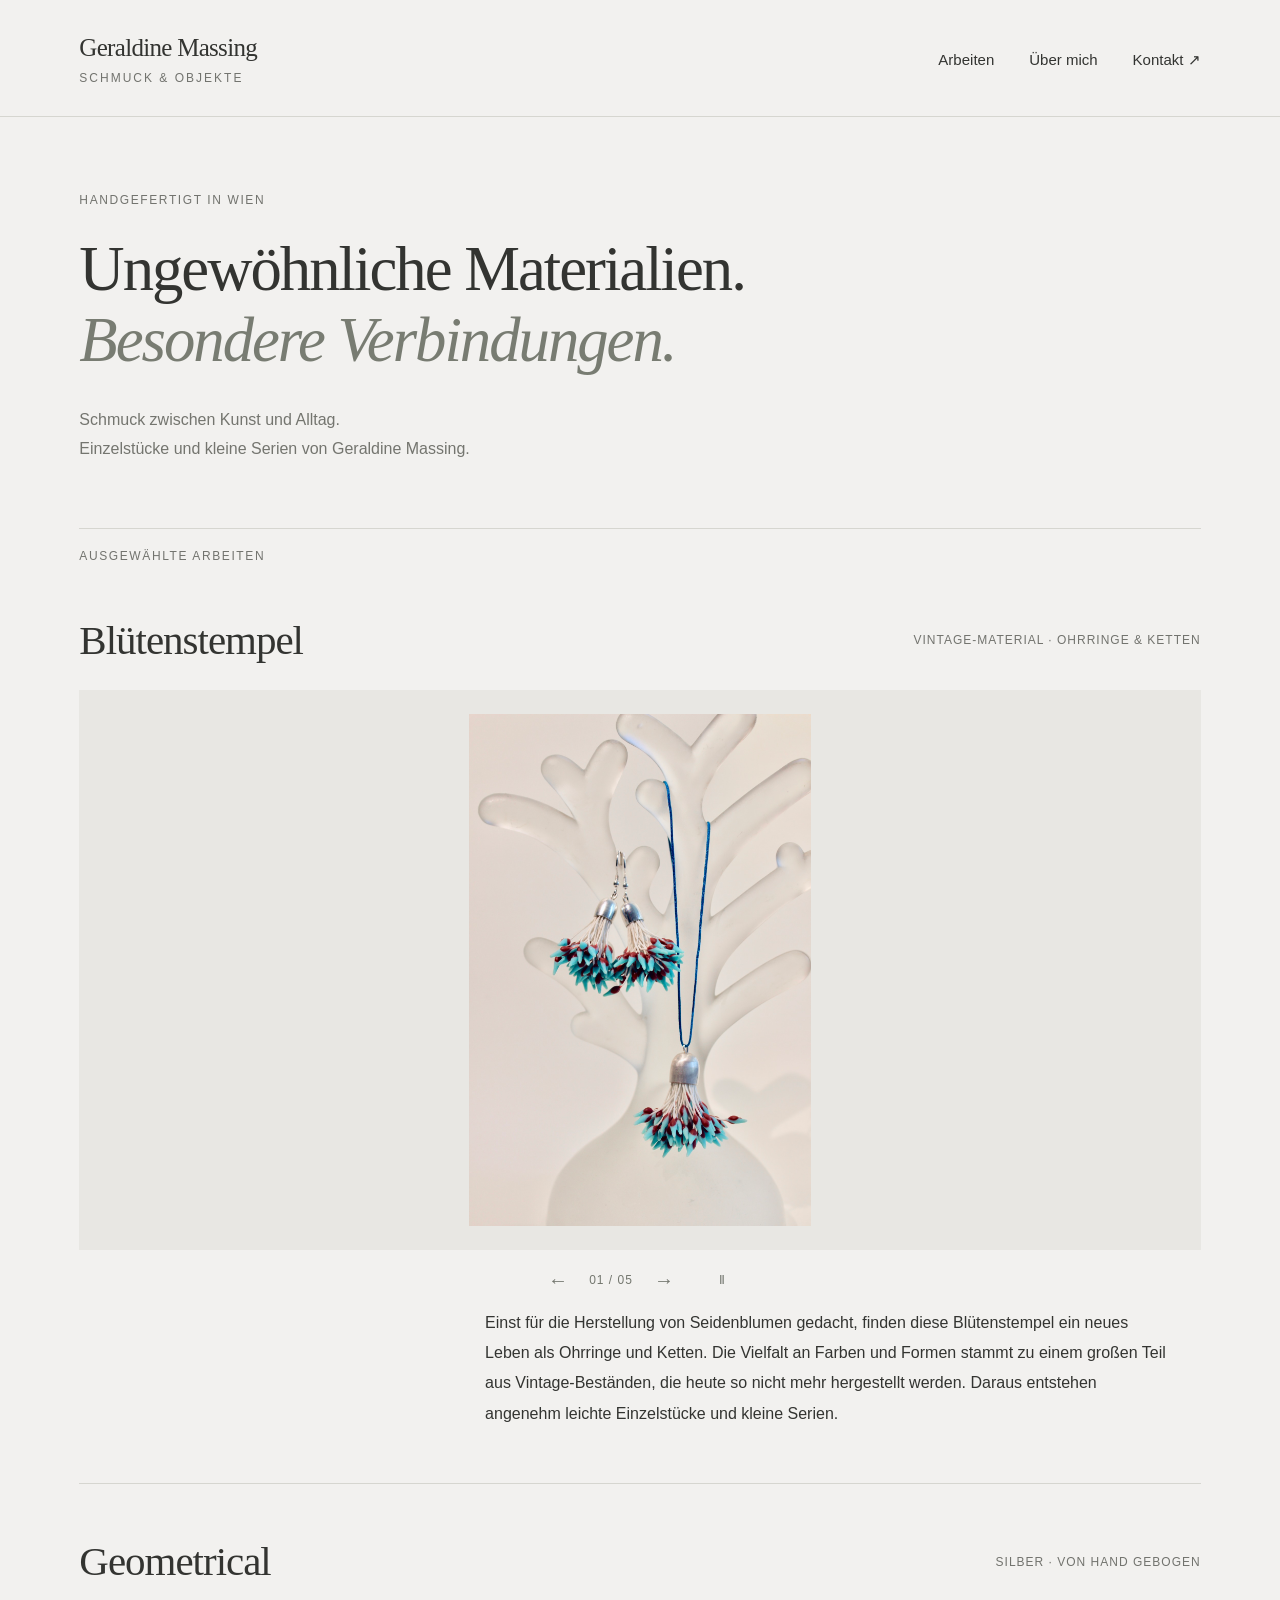
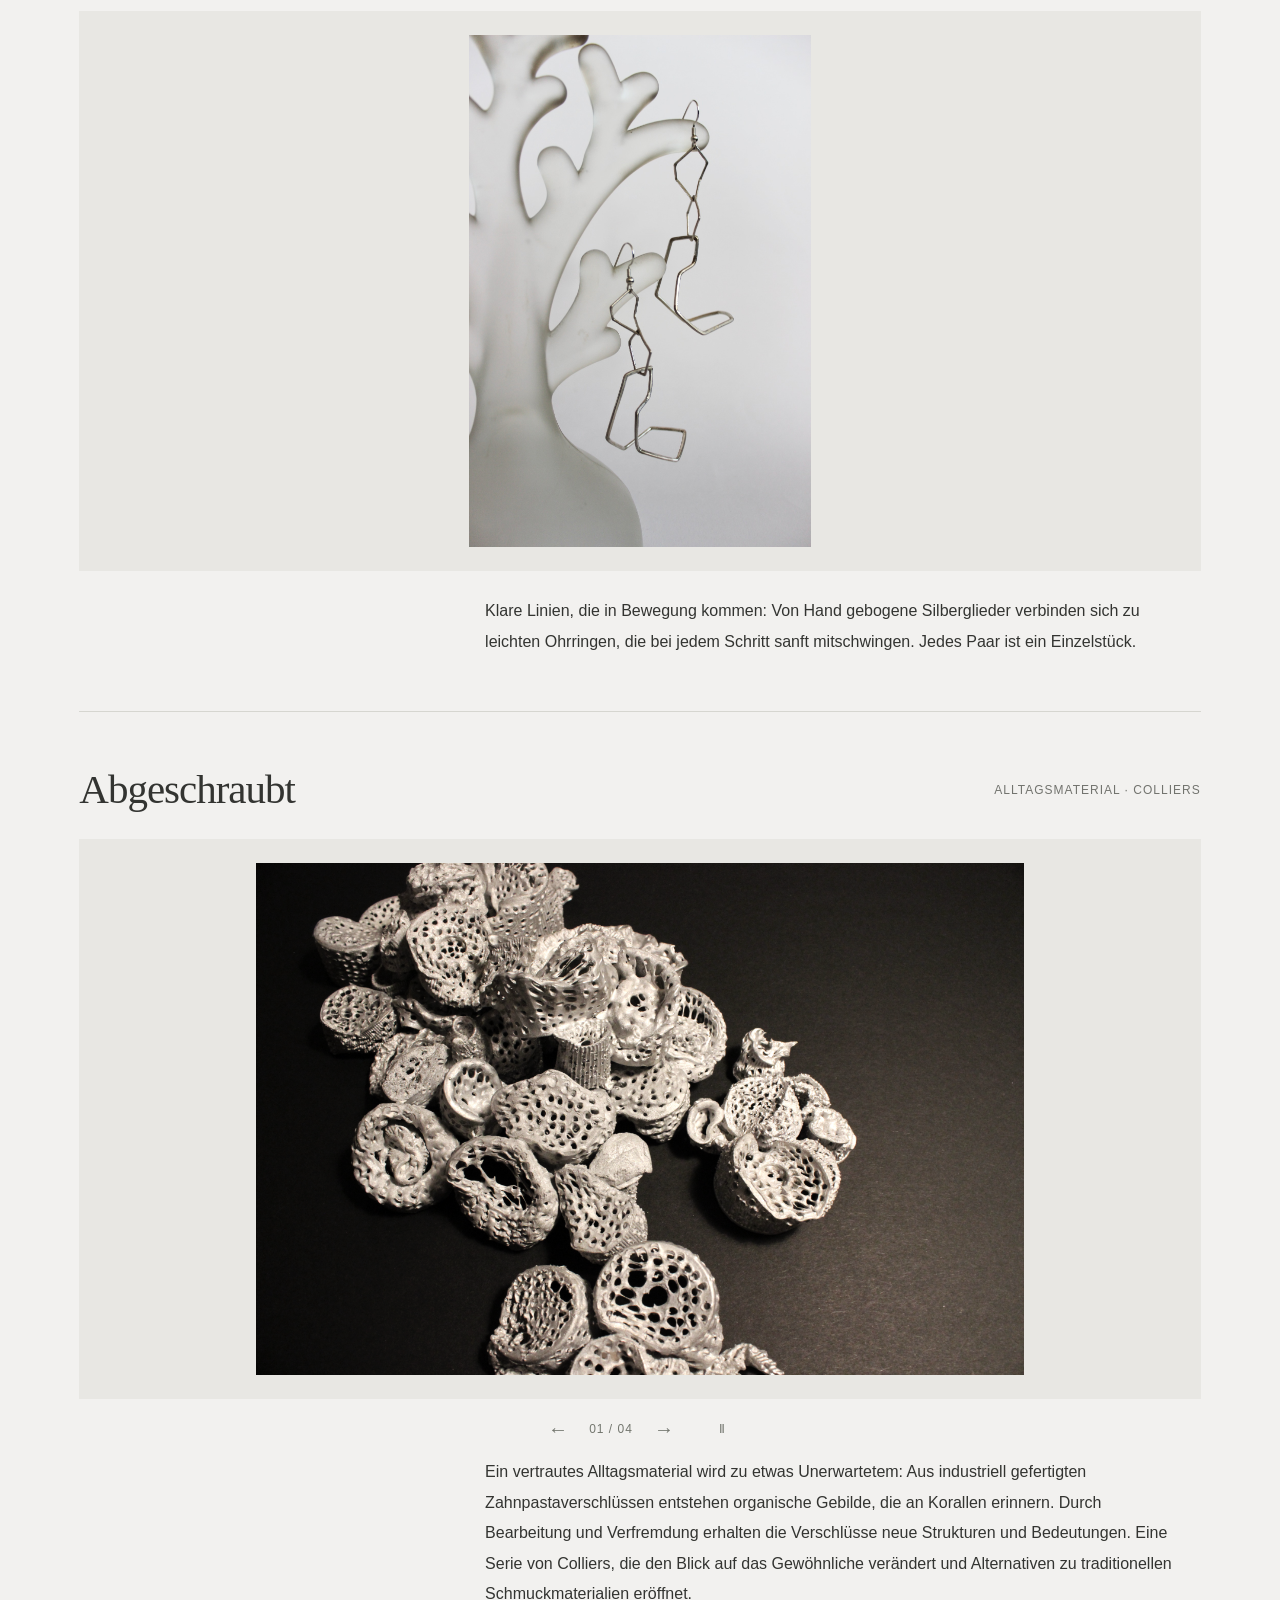
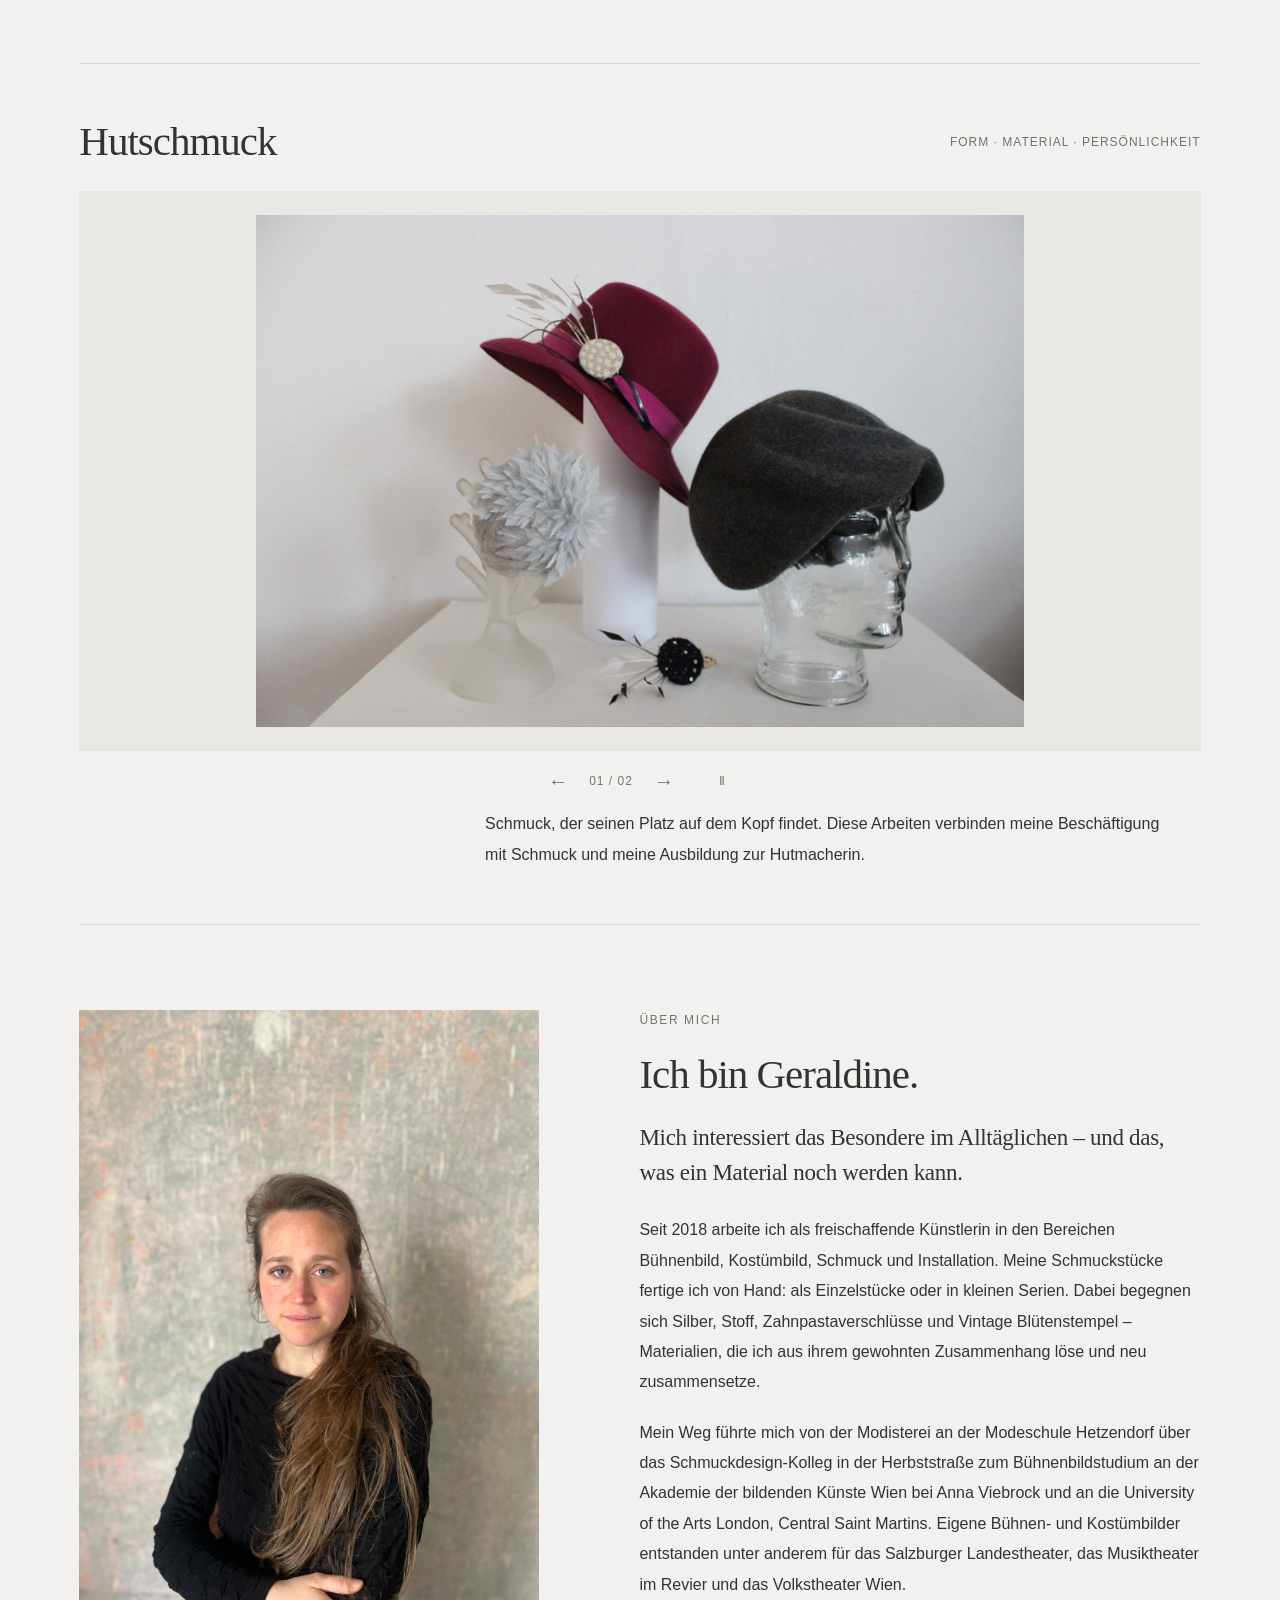
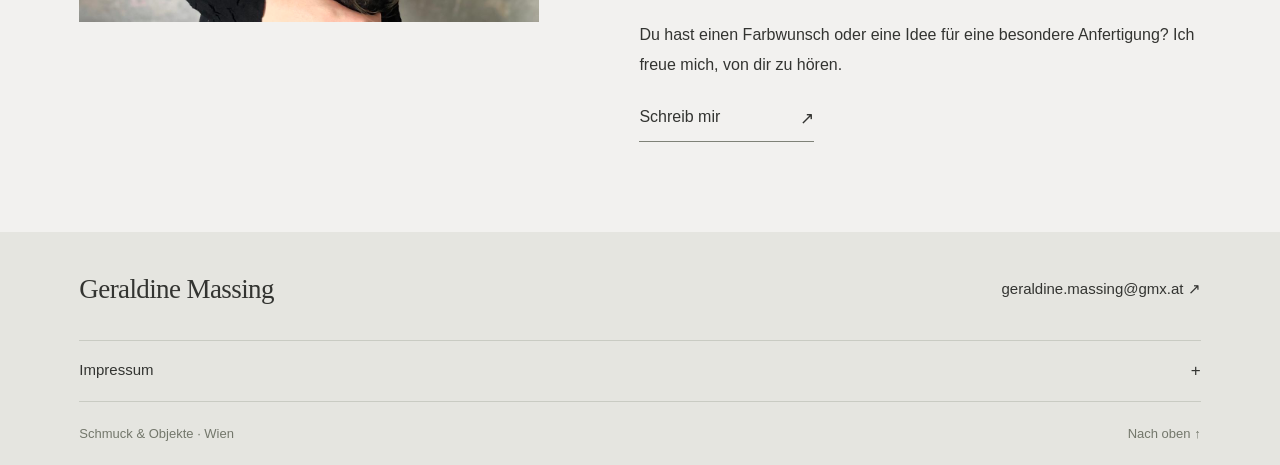
==== index.html @ 47337e89 "v1" ====
<!doctype html><html lang="de"><head><meta charset="utf-8"><meta name="viewport" content="width=device-width,initial-scale=1"><meta name="description" content="Handgefertigter Schmuck von Geraldine Massing: Blütenstempel, Silber, außergewöhnliche Materialien und Hutschmuck aus Wien."><meta name="theme-color" content="#eeedeb"><title>Geraldine Massing — Schmuck</title><link rel="stylesheet" href="style.css"></head><body><a class="skip-link" href="#arbeiten">Direkt zu den Arbeiten</a><header><a class="brand" href="#">Geraldine Massing<span>Schmuck & Objekte</span></a><button class="menu-toggle" type="button" aria-label="Menü öffnen" aria-expanded="false" aria-controls="main-nav"><span></span><span></span><span></span></button><nav id="main-nav" aria-label="Hauptnavigation"><a href="#arbeiten">Arbeiten</a><a href="#ueber">Über mich</a><a href="mailto:geraldine.massing@gmx.at">Kontakt ↗</a></nav></header><main><section class="intro"><div class="eyebrow">Handgefertigt in Wien</div><h1>Ungewöhnliche Materialien.<br><em>Besondere Verbindungen.</em></h1><div class="intro-bottom"><p>Schmuck zwischen Kunst und Alltag.<br>Einzelstücke und kleine Serien von Geraldine Massing.</p></div></section><div id="arbeiten" class="works-label"><span>Ausgewählte Arbeiten</span></div><section class="project" id="projekt-1" aria-labelledby="title-1"><div class="project-heading"><h2 id="title-1">Blütenstempel</h2><span class="material">Vintage-Material · Ohrringe & Ketten</span></div><div class="gallery has-controls" data-count="5"><div class="image-frame"><img src="assets/bluetenstempel-1.jpg" alt="Blütenstempel – Ansicht 1" class="slide active" fetchpriority="high"><img src="assets/bluetenstempel-2.jpg" alt="Blütenstempel – Ansicht 2" class="slide" loading="lazy"><img src="assets/bluetenstempel-3.jpg" alt="Blütenstempel – Ansicht 3" class="slide" loading="lazy"><img src="assets/bluetenstempel-4.jpg" alt="Blütenstempel – Ansicht 4" class="slide" loading="lazy"><img src="assets/bluetenstempel-5.jpg" alt="Blütenstempel – Ansicht 5" class="slide" loading="lazy"></div><div class="gallery-controls"><button class="prev" aria-label="Vorheriges Bild">←</button><span class="counter">01 / 05</span><button class="next" aria-label="Nächstes Bild">→</button><button class="pause" aria-label="Automatischen Bildwechsel pausieren">Ⅱ</button></div></div><div class="caption"><p>Einst für die Herstellung von Seidenblumen gedacht, finden diese Blütenstempel ein neues Leben als Ohrringe und Ketten. Die Vielfalt an Farben und Formen stammt zu einem großen Teil aus Vintage-Beständen, die heute so nicht mehr hergestellt werden. Daraus entstehen angenehm leichte Einzelstücke und kleine Serien.</p></div></section><section class="project" id="projekt-2" aria-labelledby="title-2"><div class="project-heading"><h2 id="title-2">Geometrical</h2><span class="material">Silber · Von Hand gebogen</span></div><div class="gallery" data-count="1"><div class="image-frame"><img src="assets/geometrical-1.jpg" alt="Geometrical – Ansicht 1" class="slide active" loading="lazy"></div></div><div class="caption"><p>Klare Linien, die in Bewegung kommen: Von Hand gebogene Silberglieder verbinden sich zu leichten Ohrringen, die bei jedem Schritt sanft mitschwingen. Jedes Paar ist ein Einzelstück.</p></div></section><section class="project" id="projekt-3" aria-labelledby="title-3"><div class="project-heading"><h2 id="title-3">Abgeschraubt</h2><span class="material">Alltagsmaterial · Colliers</span></div><div class="gallery has-controls" data-count="4"><div class="image-frame"><img src="assets/abgeschraubt-2.png" alt="Abgeschraubt – Ansicht 1" class="slide active" loading="lazy"><img src="assets/abgeschraubt-1.jpg" alt="Abgeschraubt – Ansicht 2" class="slide" loading="lazy"><img src="assets/abgeschraubt-3.jpg" alt="Abgeschraubt – Ansicht 3" class="slide" loading="lazy"><img src="assets/abgeschraubt-4.jpg" alt="Abgeschraubt – Ansicht 4" class="slide" loading="lazy"></div><div class="gallery-controls"><button class="prev" aria-label="Vorheriges Bild">←</button><span class="counter">01 / 04</span><button class="next" aria-label="Nächstes Bild">→</button><button class="pause" aria-label="Automatischen Bildwechsel pausieren">Ⅱ</button></div></div><div class="caption"><p>Ein vertrautes Alltagsmaterial wird zu etwas Unerwartetem: Aus industriell gefertigten Zahnpastaverschlüssen entstehen organische Gebilde, die an Korallen erinnern. Durch Bearbeitung und Verfremdung erhalten die Verschlüsse neue Strukturen und Bedeutungen. Eine Serie von Colliers, die den Blick auf das Gewöhnliche verändert und Alternativen zu traditionellen Schmuckmaterialien eröffnet.</p></div></section><section class="project" id="projekt-4" aria-labelledby="title-4"><div class="project-heading"><h2 id="title-4">Hutschmuck</h2><span class="material">Form · Material · Persönlichkeit</span></div><div class="gallery has-controls" data-count="2"><div class="image-frame"><img src="assets/photo-1.jpg" alt="Hutschmuck – Ansicht 1" class="slide active" loading="lazy"><img src="assets/photo-0.jpg" alt="Hutschmuck – Ansicht 2" class="slide " loading="lazy"></div><div class="gallery-controls"><button class="prev" aria-label="Vorheriges Bild">←</button><span class="counter">01 / 02</span><button class="next" aria-label="Nächstes Bild">→</button><button class="pause" aria-label="Automatischen Bildwechsel pausieren">Ⅱ</button></div></div><div class="caption"><p>Schmuck, der seinen Platz auf dem Kopf findet. Diese Arbeiten verbinden meine Beschäftigung mit Schmuck und meine Ausbildung zur Hutmacherin.</p></div></section><section id="ueber" class="about"><div class="portrait"><img src="assets/photo-2.jpg" alt="Geraldine Massing" loading="lazy"></div><div class="about-copy"><span class="eyebrow">Über mich</span><h2>Ich bin Geraldine.</h2><p class="lead">Mich interessiert das Besondere im Alltäglichen – und das, was ein Material noch werden kann.</p><p>Seit 2018 arbeite ich als freischaffende Künstlerin in den Bereichen Bühnenbild, Kostümbild, Schmuck und Installation. Meine Schmuckstücke fertige ich von Hand: als Einzelstücke oder in kleinen Serien. Dabei begegnen sich Silber, Stoff, Zahnpastaverschlüsse und Vintage Blütenstempel – Materialien, die ich aus ihrem gewohnten Zusammenhang löse und neu zusammensetze.</p><p>Mein Weg führte mich von der Modisterei an der Modeschule Hetzendorf über das Schmuckdesign-Kolleg in der Herbststraße zum Bühnenbildstudium an der Akademie der bildenden Künste Wien bei Anna Viebrock und an die University of the Arts London, Central Saint Martins. Eigene Bühnen- und Kostümbilder entstanden unter anderem für das Salzburger Landestheater, das Musiktheater im Revier und das Volkstheater Wien.</p><p>Du hast einen Farbwunsch oder eine Idee für eine besondere Anfertigung? Ich freue mich, von dir zu hören.</p><a class="contact" href="mailto:geraldine.massing@gmx.at">Schreib mir <span>↗</span></a></div></section></main><footer><div class="footer-top"><span class="footer-name">Geraldine Massing</span><a href="mailto:geraldine.massing@gmx.at">geraldine.massing@gmx.at ↗</a></div><details><summary>Impressum <span>+</span></summary><div class="legal"><p>Geraldine Massing<br>Josef-Heinzl-Gasse 4/3<br>1130 Wien, Österreich</p><p>Einzelunternehmen (Neue Selbständige)<br>Verantwortlich für den Inhalt: Geraldine Massing<br><a href="mailto:geraldine.massing@gmx.at">geraldine.massing@gmx.at</a></p></div></details><div class="footer-bottom"><span>Schmuck & Objekte · Wien</span><a href="#">Nach oben ↑</a></div></footer><script src="script.js"></script></body></html>
---- style.css ----
:root{--paper:#f2f1ef;--ink:#333431;--muted:#72736e;--line:#d6d6d0;--surface:#e8e7e3}*{box-sizing:border-box}html{scroll-behavior:smooth;scroll-padding-top:34px}body{margin:0;background:var(--paper);color:var(--ink);font-family:Arial,Helvetica,sans-serif;-webkit-font-smoothing:antialiased}a{color:inherit;text-decoration:none}button{font:inherit;color:inherit}a,button,summary{-webkit-tap-highlight-color:transparent}a:focus-visible,button:focus-visible,summary:focus-visible{outline:2px solid #565f4b;outline-offset:6px}header,main,footer{max-width:1440px;margin:auto;padding-left:6.2%;padding-right:6.2%}header{display:flex;justify-content:space-between;align-items:center;padding-top:34px;padding-bottom:31px;border-bottom:1px solid var(--line)}.brand{font-family:Georgia,'Times New Roman',serif;font-size:25px;letter-spacing:-.7px}.brand span{display:block;font-family:Arial,sans-serif;font-size:10px;letter-spacing:2px;text-transform:uppercase;margin-top:9px;color:var(--muted)}nav{display:flex;gap:35px;font-size:12px}nav a{padding:10px 0}nav a:hover{color:#7b806d}.intro{padding:76px 0 64px}.eyebrow,.works-label,.material,.number{font-size:10px;letter-spacing:1.6px;text-transform:uppercase}.eyebrow{color:var(--muted)}h1,h2,p{margin:0}h1{font:normal clamp(38px,4.9vw,69px)/1.14 Georgia,'Times New Roman',serif;letter-spacing:-2px;margin:27px 0 29px}h1 em{font-weight:normal;color:#787c72}.intro-bottom{display:flex;justify-content:space-between;align-items:flex-end}.intro-bottom p{font-size:13px;line-height:1.8;color:#74756f}.explore{font-size:11px;padding-bottom:8px;border-bottom:1px solid #9fa196;display:flex;gap:48px}.explore span{font-size:19px}.works-label{display:flex;justify-content:space-between;border-top:1px solid var(--line);padding-top:20px;color:var(--muted)}.project{padding-top:53px;padding-bottom:54px}.project+.project{border-top:1px solid var(--line)}.project-heading{display:flex;align-items:center;gap:23px;margin-bottom:25px}.number{color:var(--muted);letter-spacing:0}h2{font:normal clamp(32px,3.2vw,46px)/1.2 Georgia,serif;letter-spacing:-1px}.material{margin-left:auto;letter-spacing:1px;color:var(--muted);text-align:right}.gallery{height:560px;position:relative;background:var(--surface);overflow:hidden}.slide{position:absolute;width:100%;height:100%;object-fit:contain;inset:0;opacity:0;transition:opacity 1.5s ease;pointer-events:none;padding:24px 90px 62px}.slide.active{opacity:1}.slide[data-lighten="true"]{filter:brightness(1.09) saturate(.97)}.gallery-controls{position:absolute;bottom:15px;left:50%;transform:translateX(-50%);display:flex;align-items:center;gap:5px;background:rgba(246,245,242,.95);border:1px solid #d6d5cf;border-radius:2px;padding:3px 9px;z-index:2}.gallery-controls button{background:none;border:0;width:37px;height:33px;cursor:pointer;font-size:19px;display:grid;place-items:center}.gallery-controls button:hover{background:#e5e5de}.counter{font-size:10px;font-variant-numeric:tabular-nums;letter-spacing:1px;min-width:60px;text-align:center}.gallery-controls .pause{font-size:13px;border-left:1px solid var(--line);margin-left:5px;padding-left:10px;width:42px}.caption{display:grid;grid-template-columns:1fr 2fr;gap:48px;margin-top:25px}.caption>span{font-size:10px;color:var(--muted);line-height:1.8;letter-spacing:.3px}.caption p{font-size:13px;line-height:1.9;max-width:690px}.about{border-top:1px solid var(--line);padding-top:85px;padding-bottom:90px;display:grid;grid-template-columns: .9fr 1.1fr;gap:9%}.portrait img{width:100%;height:auto;display:block;filter:brightness(1.035)}.portrait{align-self:start;background:#e1e1dc}.about h2{margin:22px 0}.about-copy>p{font-size:13px;line-height:1.9;margin-bottom:20px}.about-copy .lead{font:normal 23px/1.5 Georgia,serif;letter-spacing:-.3px;margin-bottom:25px}.contact{display:inline-flex;gap:80px;font-size:13px;border-bottom:1px solid #7f8278;padding:7px 0 12px}.contact span{font-size:17px}footer{background:#e5e5e0;padding-top:42px;padding-bottom:24px}.footer-top{display:flex;align-items:center;justify-content:space-between;margin-bottom:35px}.footer-name{font:normal 27px Georgia,serif;letter-spacing:-.6px}.footer-top>a{font-size:12px}details{border-top:1px solid #c9cbc3;border-bottom:1px solid #c9cbc3}summary{list-style:none;font-size:11px;cursor:pointer;padding:20px 0;display:flex;justify-content:space-between}summary::-webkit-details-marker{display:none}summary span{font-size:17px}details[open] summary span{transform:rotate(45deg)}.legal{display:grid;grid-template-columns:1fr 2fr;gap:40px;padding:4px 0 24px}.legal p{font-size:12px;line-height:1.9}.footer-bottom{display:flex;justify-content:space-between;font-size:10px;color:#73776b;margin-top:24px}.skip-link{position:absolute;top:-70px;left:15px;z-index:20;padding:12px;background:#fff}.skip-link:focus{top:12px}@media(min-width:1500px){header,main,footer{padding-left:90px;padding-right:90px}}@media(max-width:800px){header,main,footer{padding-left:6%;padding-right:6%}header{padding-top:25px;padding-bottom:25px}.brand{font-size:22px}nav{gap:18px;font-size:11px}.intro{padding:55px 0 45px}h1{letter-spacing:-1.4px}.gallery{height:500px}.slide{padding:20px 25px 65px}.material{max-width:180px;font-size:9px;line-height:1.7}.caption{grid-template-columns:1fr 2.5fr;gap:25px}.about{gap:6%;padding-top:60px;padding-bottom:65px}.about-copy .lead{font-size:20px}.about h2{font-size:32px}}@media(max-width:540px){header{align-items:start}.brand{font-size:20px;white-space:nowrap}.brand span{font-size:8px;letter-spacing:1.3px}nav{gap:13px;padding-top:0;font-size:10px;flex-wrap:wrap;justify-content:flex-end;max-width:135px}nav a{padding:3px 0}.intro{padding-top:42px}h1{font-size:38px;line-height:1.17;margin:23px 0}.intro-bottom{align-items:start;gap:24px;flex-direction:column}.intro-bottom p{font-size:12px}.explore{gap:30px}.project{padding-top:32px;padding-bottom:35px}.project-heading{gap:13px;flex-wrap:wrap;margin-bottom:18px}h2{font-size:32px}.material{flex-basis:100%;text-align:left;margin-left:32px;max-width:none;font-size:8px}.gallery{height:430px}.slide{padding:14px 10px 65px}.caption{display:block;margin-top:20px}.caption>span{display:none}.caption p{font-size:12px;line-height:1.85}.about{grid-template-columns:1fr;gap:35px;padding-top:45px;padding-bottom:50px}.portrait{width:80%}.about h2{font-size:36px;margin:15px 0}.about-copy>p{font-size:12px}.footer-top{flex-direction:column;align-items:start;gap:20px}.footer-name{font-size:25px}.legal{grid-template-columns:1fr;gap:15px}.footer-top>a{font-size:11px}.footer-bottom{font-size:9px}.works-label{font-size:9px}}@media(prefers-reduced-motion:reduce){html{scroll-behavior:auto}.slide{transition:none}}

/* Larger body text and a quieter image-led gallery. */
nav{font-size:15px}.brand span{font-size:12px}.eyebrow,.works-label,.material{font-size:12px}.intro-bottom p{font-size:16px}.caption{display:block}.caption p{font-size:16px;max-width:850px}.about-copy>p{font-size:16px}.contact{font-size:16px}.footer-top>a{font-size:15px}summary{font-size:15px}.legal p{font-size:15px}.footer-bottom{font-size:13px}.material{max-width:none}.project-heading{gap:0}.gallery{display:flex;align-items:center;justify-content:center;padding:24px}.image-frame{position:relative;width:100%;height:100%;max-width:100%;max-height:100%}.slide{padding:0}.gallery-controls{position:absolute;inset:0;left:0;bottom:0;transform:none;display:block;border:0;border-radius:0;background:none;padding:0;pointer-events:none}.gallery-controls button{position:absolute;pointer-events:auto;border:0;background:rgba(250,249,246,.82);box-shadow:0 1px 9px #00000012;width:44px;height:44px;border-radius:50%;font-size:31px;line-height:1;backdrop-filter:blur(5px)}.gallery-controls button:hover{background:rgba(255,255,255,.97)}.gallery-controls .prev{left:12px;top:50%;transform:translateY(-50%)}.gallery-controls .next{right:12px;top:50%;transform:translateY(-50%)}.gallery-controls .pause{right:12px;bottom:12px;width:44px;height:44px;margin:0;padding:0;border:0;font-size:17px}.counter{position:absolute;left:12px;bottom:12px;min-width:64px;height:30px;padding:8px;background:rgba(250,249,246,.82);border-radius:20px;font-size:12px}.menu-toggle{display:none}
@media(max-width:800px){nav{font-size:14px;gap:20px}.material{font-size:11px;max-width:200px}.gallery{padding:20px}.caption p,.about-copy>p{font-size:16px}}
@media(max-width:540px){header{position:relative;align-items:center}.brand span{font-size:10px}.menu-toggle{display:flex;flex-direction:column;justify-content:center;gap:5px;align-items:center;width:44px;height:44px;border:1px solid var(--line);border-radius:2px;background:none;cursor:pointer}.menu-toggle span{width:20px;height:1px;background:var(--ink);transition:transform .2s,opacity .2s}.menu-open .menu-toggle span:nth-child(1){transform:translateY(6px) rotate(45deg)}.menu-open .menu-toggle span:nth-child(2){opacity:0}.menu-open .menu-toggle span:nth-child(3){transform:translateY(-6px) rotate(-45deg)}header nav{display:none;position:absolute;z-index:10;top:100%;left:0;right:0;max-width:none;padding:12px 6% 20px;background:var(--paper);border-bottom:1px solid var(--line);box-shadow:0 10px 15px #33333308;font-size:16px}header.menu-open nav{display:flex;flex-direction:column;align-items:stretch;gap:0}header nav a{padding:14px 0;min-height:44px}.intro-bottom p{font-size:15px}.eyebrow,.works-label{font-size:11px}.material{margin-left:0;max-width:none;margin-top:10px;font-size:10px}.gallery{padding:12px;height:430px}.caption p,.about-copy>p{font-size:16px;line-height:1.8}.contact,.footer-top>a{font-size:15px}.footer-bottom{font-size:12px;gap:20px}.gallery-controls .prev{left:8px}.gallery-controls .next{right:8px}.gallery-controls .pause{right:8px;bottom:8px}.counter{left:8px;bottom:8px}}
@media(prefers-reduced-motion:reduce){.menu-toggle span{transition:none}}

/* Project copy aligns with the right-hand text column. */
.caption{display:grid;grid-template-columns:1fr 2fr;gap:48px}.caption p{grid-column:2;max-width:690px}
@media(max-width:800px){.caption{grid-template-columns:1fr 2.5fr;gap:25px}}
@media(max-width:540px){.caption{display:block}.caption p{max-width:none}}

/* Quiet controls below the photograph, with generous invisible touch targets. */
.gallery.has-controls{overflow:visible;margin-bottom:58px}
.gallery-controls{inset:auto 0 auto 0;top:calc(100% + 8px);height:44px;display:flex;align-items:center;justify-content:center;gap:4px;transform:none;padding:0;border:0;background:none;pointer-events:auto}
.gallery-controls button,.gallery-controls .prev,.gallery-controls .next,.gallery-controls .pause{position:static;inset:auto;transform:none;flex:none;display:grid;place-items:center;width:44px;height:44px;margin:0;padding:0;border:0;border-radius:0;background:none;box-shadow:none;backdrop-filter:none;color:#73766e;font-size:20px;font-weight:normal;line-height:1;transition:color .2s}
.gallery-controls button:hover{background:none;color:#2f332c}
.gallery-controls button:focus-visible{outline:1px solid #73766e;outline-offset:0}
.gallery-controls .pause{font-size:12px;margin-left:10px}
.gallery-controls .counter{position:static;inset:auto;min-width:54px;height:auto;margin:0;padding:0;background:none;border-radius:0;color:#73766e;font-size:12px;line-height:1;letter-spacing:1px}
@media(prefers-reduced-motion:reduce){.gallery-controls button{transition:none}}
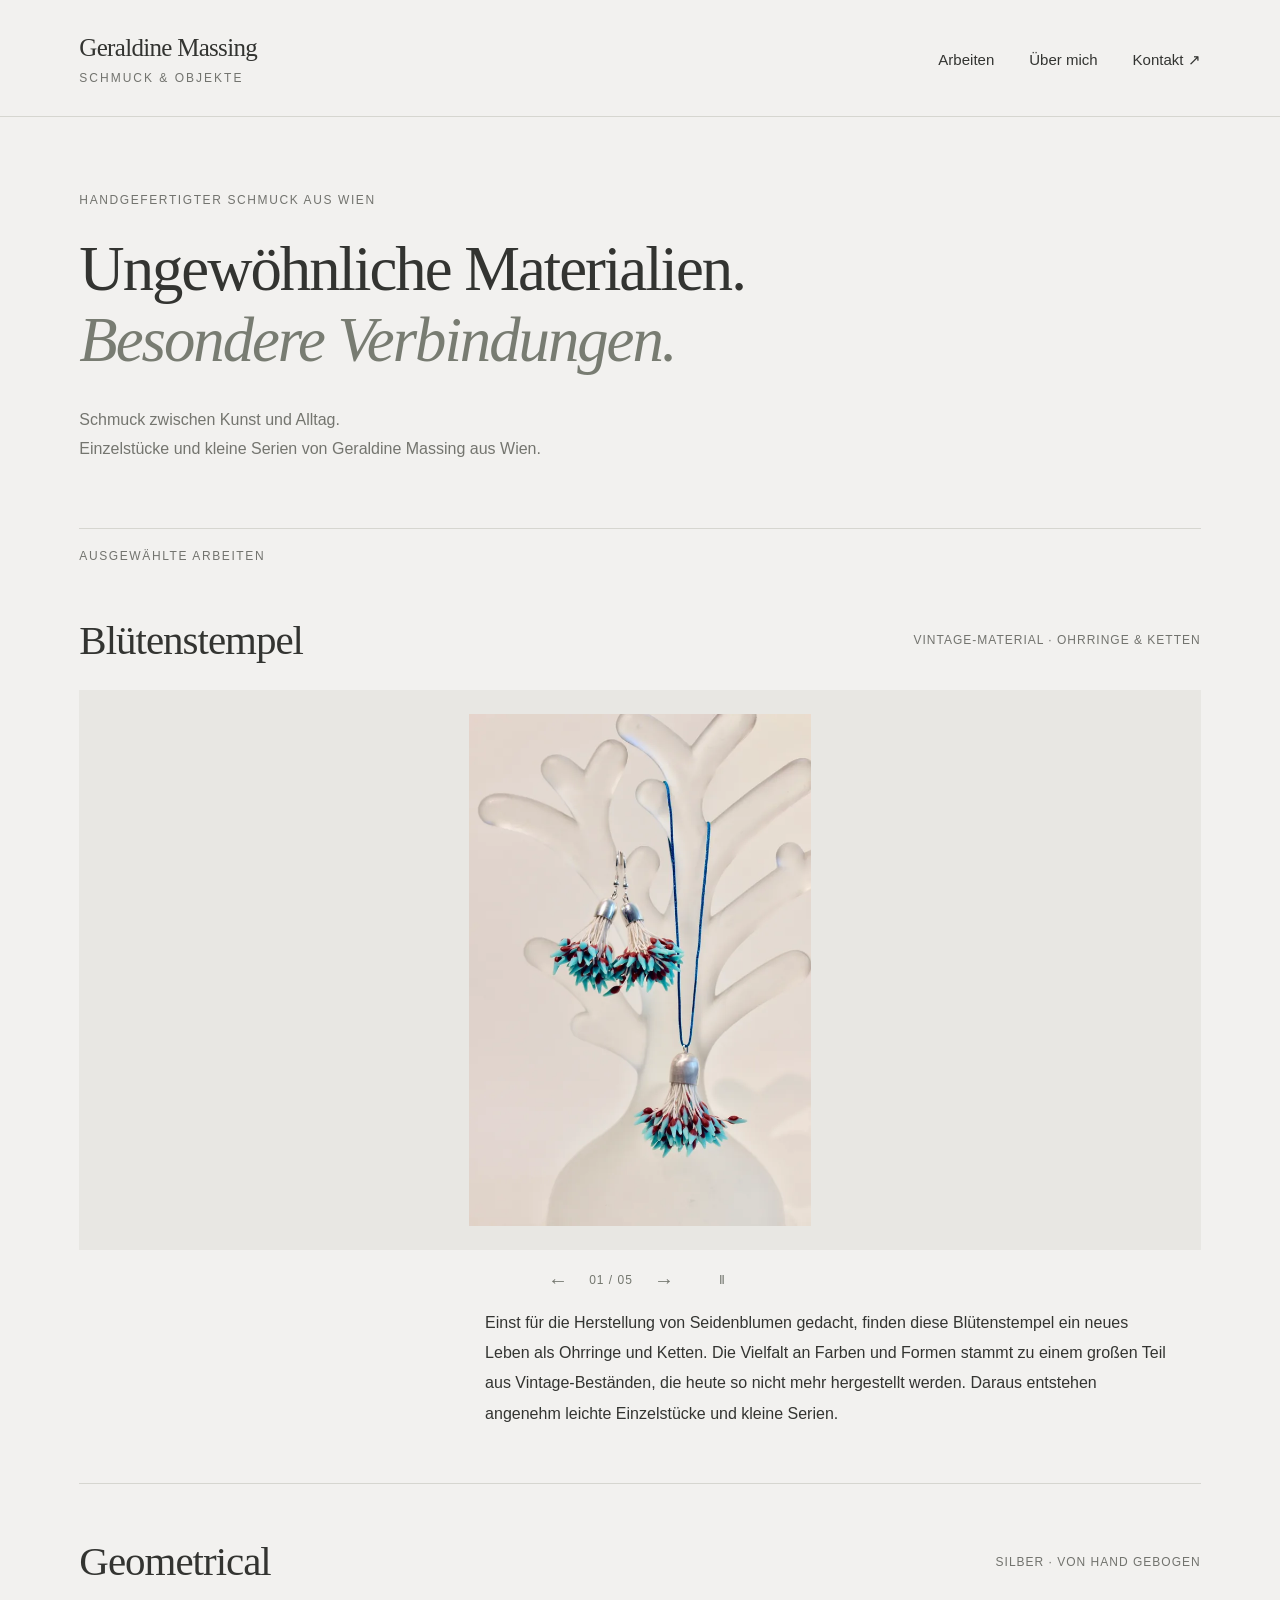
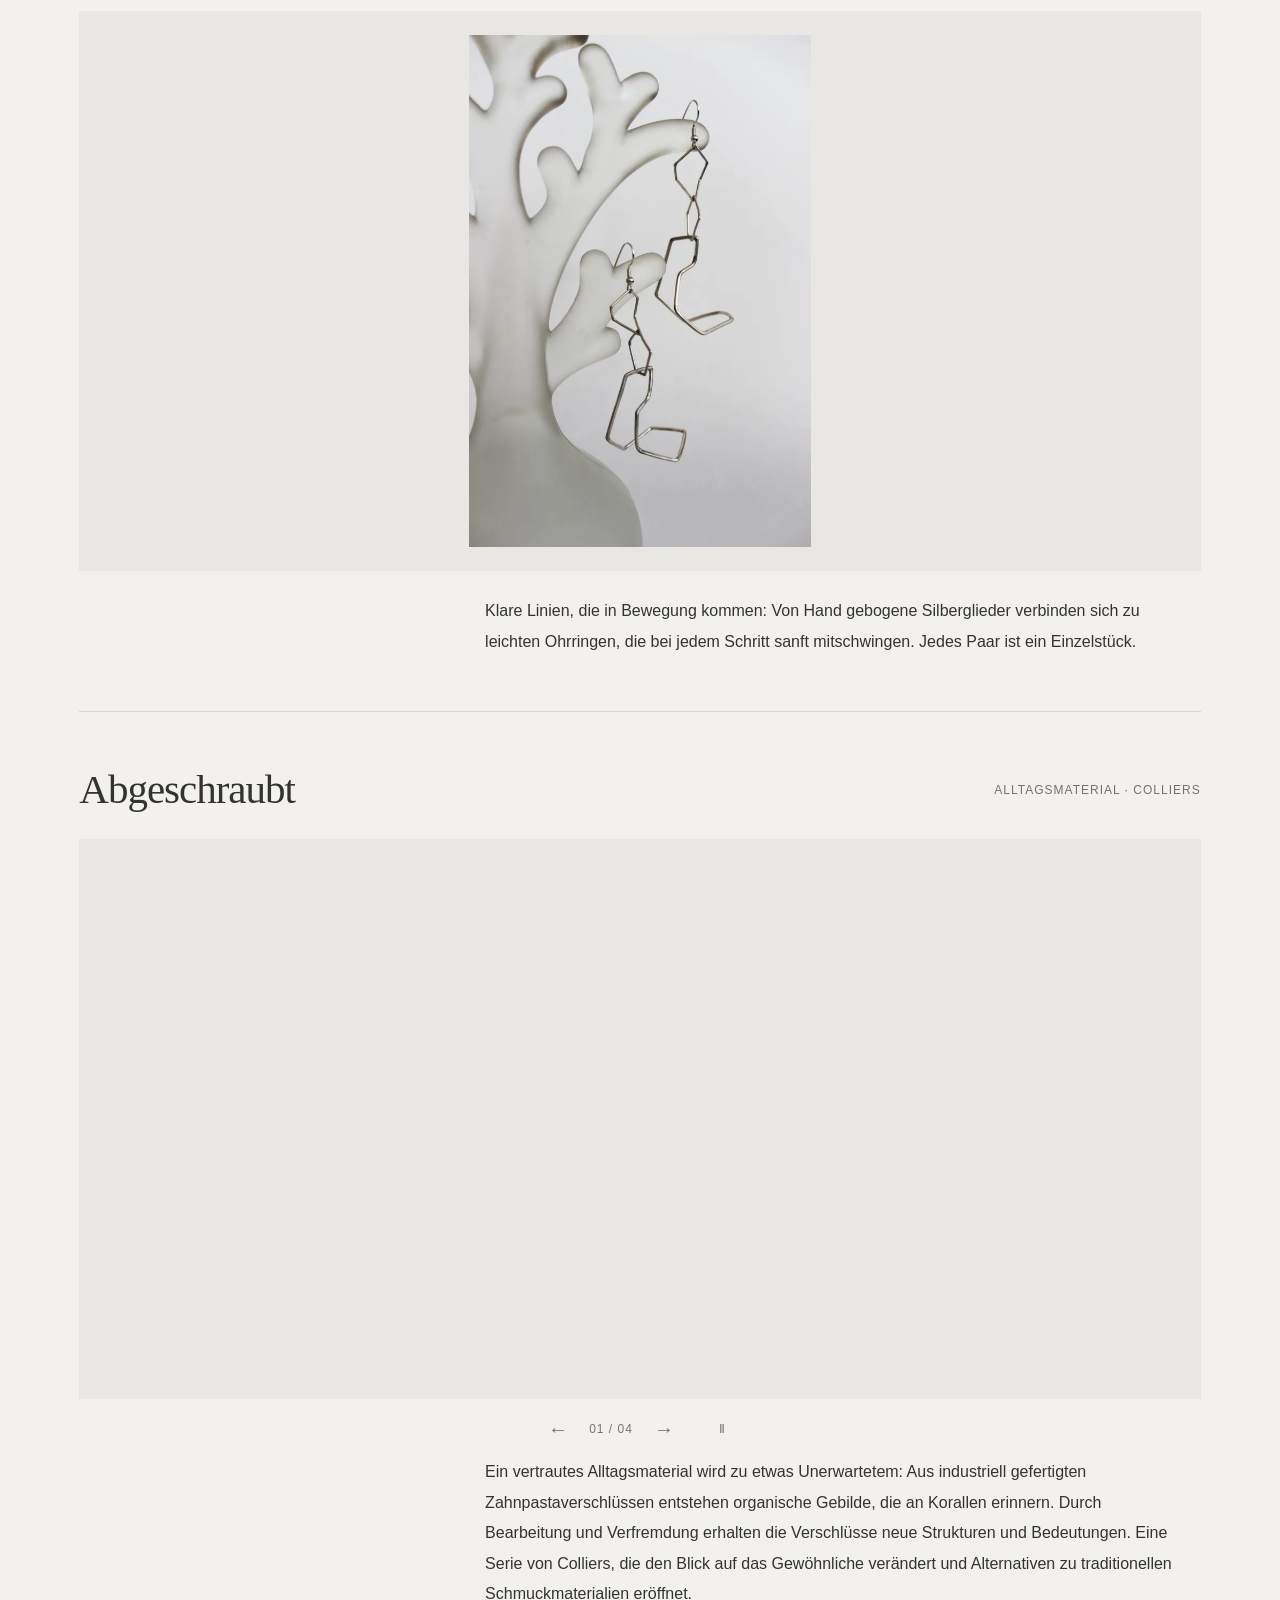
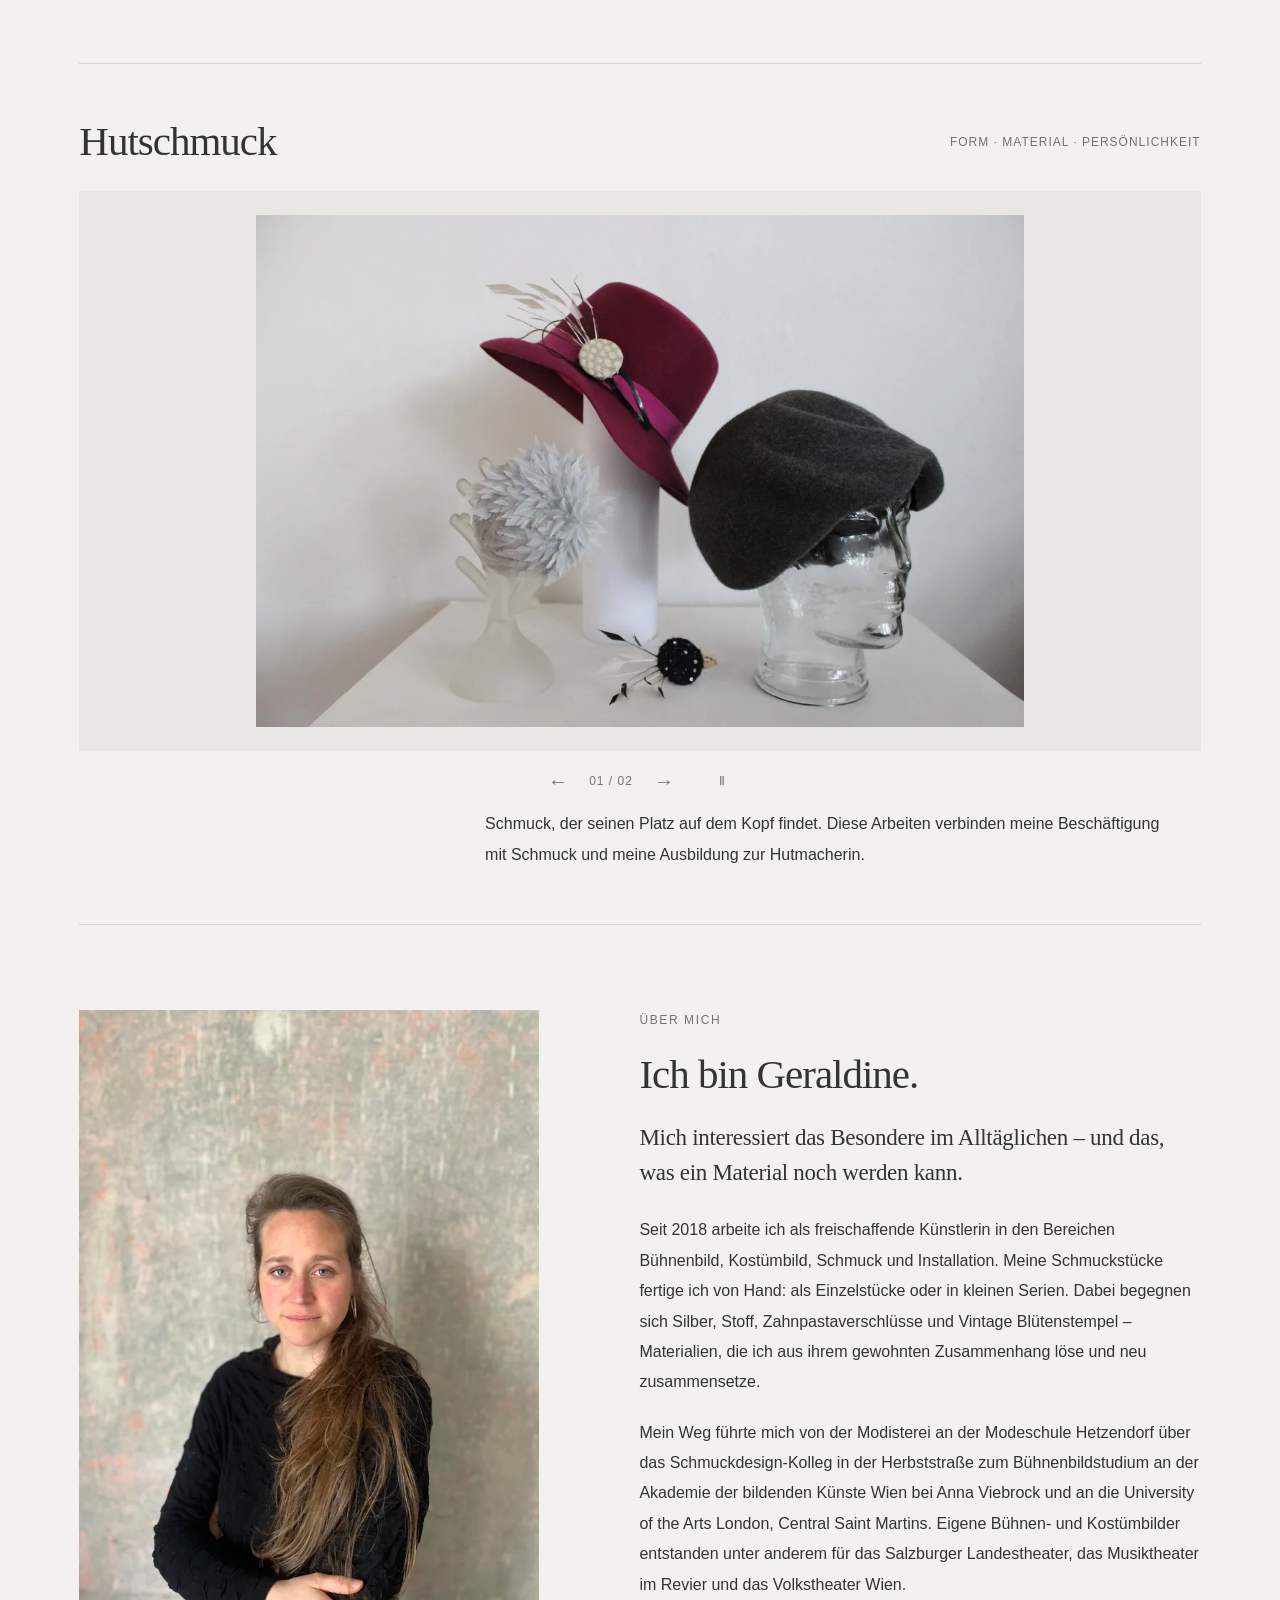
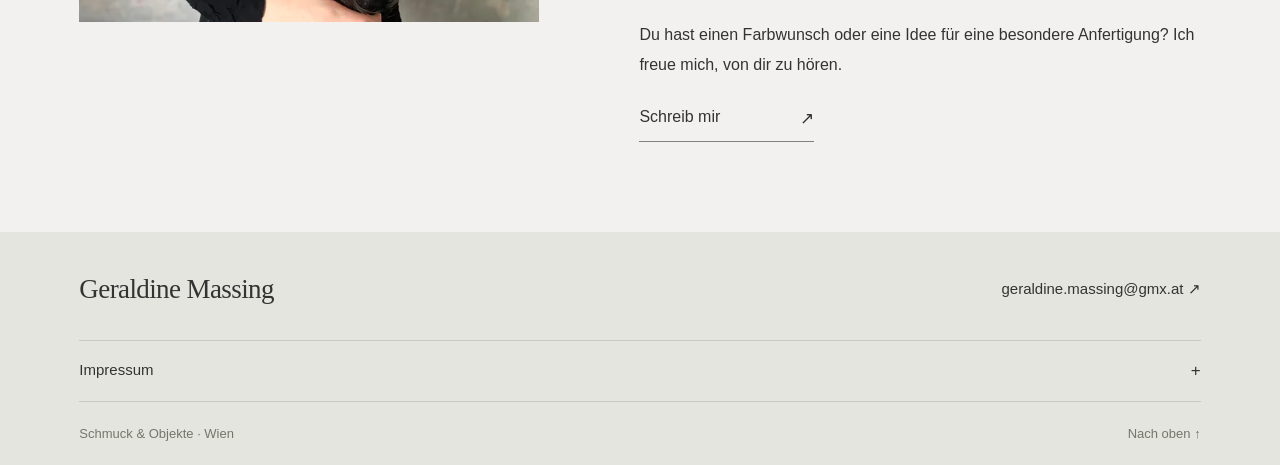
==== commit eec3b4fc: "ran SEO" ====
--- a/index.html
+++ b/index.html
@@ -1 +1,173 @@
-<!doctype html><html lang="de"><head><meta charset="utf-8"><meta name="viewport" content="width=device-width,initial-scale=1"><meta name="description" content="Handgefertigter Schmuck von Geraldine Massing: Blütenstempel, Silber, außergewöhnliche Materialien und Hutschmuck aus Wien."><meta name="theme-color" content="#eeedeb"><title>Geraldine Massing — Schmuck</title><link rel="stylesheet" href="style.css"></head><body><a class="skip-link" href="#arbeiten">Direkt zu den Arbeiten</a><header><a class="brand" href="#">Geraldine Massing<span>Schmuck & Objekte</span></a><button class="menu-toggle" type="button" aria-label="Menü öffnen" aria-expanded="false" aria-controls="main-nav"><span></span><span></span><span></span></button><nav id="main-nav" aria-label="Hauptnavigation"><a href="#arbeiten">Arbeiten</a><a href="#ueber">Über mich</a><a href="mailto:geraldine.massing@gmx.at">Kontakt ↗</a></nav></header><main><section class="intro"><div class="eyebrow">Handgefertigt in Wien</div><h1>Ungewöhnliche Materialien.<br><em>Besondere Verbindungen.</em></h1><div class="intro-bottom"><p>Schmuck zwischen Kunst und Alltag.<br>Einzelstücke und kleine Serien von Geraldine Massing.</p></div></section><div id="arbeiten" class="works-label"><span>Ausgewählte Arbeiten</span></div><section class="project" id="projekt-1" aria-labelledby="title-1"><div class="project-heading"><h2 id="title-1">Blütenstempel</h2><span class="material">Vintage-Material · Ohrringe & Ketten</span></div><div class="gallery has-controls" data-count="5"><div class="image-frame"><img src="assets/bluetenstempel-1.jpg" alt="Blütenstempel – Ansicht 1" class="slide active" fetchpriority="high"><img src="assets/bluetenstempel-2.jpg" alt="Blütenstempel – Ansicht 2" class="slide" loading="lazy"><img src="assets/bluetenstempel-3.jpg" alt="Blütenstempel – Ansicht 3" class="slide" loading="lazy"><img src="assets/bluetenstempel-4.jpg" alt="Blütenstempel – Ansicht 4" class="slide" loading="lazy"><img src="assets/bluetenstempel-5.jpg" alt="Blütenstempel – Ansicht 5" class="slide" loading="lazy"></div><div class="gallery-controls"><button class="prev" aria-label="Vorheriges Bild">←</button><span class="counter">01 / 05</span><button class="next" aria-label="Nächstes Bild">→</button><button class="pause" aria-label="Automatischen Bildwechsel pausieren">Ⅱ</button></div></div><div class="caption"><p>Einst für die Herstellung von Seidenblumen gedacht, finden diese Blütenstempel ein neues Leben als Ohrringe und Ketten. Die Vielfalt an Farben und Formen stammt zu einem großen Teil aus Vintage-Beständen, die heute so nicht mehr hergestellt werden. Daraus entstehen angenehm leichte Einzelstücke und kleine Serien.</p></div></section><section class="project" id="projekt-2" aria-labelledby="title-2"><div class="project-heading"><h2 id="title-2">Geometrical</h2><span class="material">Silber · Von Hand gebogen</span></div><div class="gallery" data-count="1"><div class="image-frame"><img src="assets/geometrical-1.jpg" alt="Geometrical – Ansicht 1" class="slide active" loading="lazy"></div></div><div class="caption"><p>Klare Linien, die in Bewegung kommen: Von Hand gebogene Silberglieder verbinden sich zu leichten Ohrringen, die bei jedem Schritt sanft mitschwingen. Jedes Paar ist ein Einzelstück.</p></div></section><section class="project" id="projekt-3" aria-labelledby="title-3"><div class="project-heading"><h2 id="title-3">Abgeschraubt</h2><span class="material">Alltagsmaterial · Colliers</span></div><div class="gallery has-controls" data-count="4"><div class="image-frame"><img src="assets/abgeschraubt-2.png" alt="Abgeschraubt – Ansicht 1" class="slide active" loading="lazy"><img src="assets/abgeschraubt-1.jpg" alt="Abgeschraubt – Ansicht 2" class="slide" loading="lazy"><img src="assets/abgeschraubt-3.jpg" alt="Abgeschraubt – Ansicht 3" class="slide" loading="lazy"><img src="assets/abgeschraubt-4.jpg" alt="Abgeschraubt – Ansicht 4" class="slide" loading="lazy"></div><div class="gallery-controls"><button class="prev" aria-label="Vorheriges Bild">←</button><span class="counter">01 / 04</span><button class="next" aria-label="Nächstes Bild">→</button><button class="pause" aria-label="Automatischen Bildwechsel pausieren">Ⅱ</button></div></div><div class="caption"><p>Ein vertrautes Alltagsmaterial wird zu etwas Unerwartetem: Aus industriell gefertigten Zahnpastaverschlüssen entstehen organische Gebilde, die an Korallen erinnern. Durch Bearbeitung und Verfremdung erhalten die Verschlüsse neue Strukturen und Bedeutungen. Eine Serie von Colliers, die den Blick auf das Gewöhnliche verändert und Alternativen zu traditionellen Schmuckmaterialien eröffnet.</p></div></section><section class="project" id="projekt-4" aria-labelledby="title-4"><div class="project-heading"><h2 id="title-4">Hutschmuck</h2><span class="material">Form · Material · Persönlichkeit</span></div><div class="gallery has-controls" data-count="2"><div class="image-frame"><img src="assets/photo-1.jpg" alt="Hutschmuck – Ansicht 1" class="slide active" loading="lazy"><img src="assets/photo-0.jpg" alt="Hutschmuck – Ansicht 2" class="slide " loading="lazy"></div><div class="gallery-controls"><button class="prev" aria-label="Vorheriges Bild">←</button><span class="counter">01 / 02</span><button class="next" aria-label="Nächstes Bild">→</button><button class="pause" aria-label="Automatischen Bildwechsel pausieren">Ⅱ</button></div></div><div class="caption"><p>Schmuck, der seinen Platz auf dem Kopf findet. Diese Arbeiten verbinden meine Beschäftigung mit Schmuck und meine Ausbildung zur Hutmacherin.</p></div></section><section id="ueber" class="about"><div class="portrait"><img src="assets/photo-2.jpg" alt="Geraldine Massing" loading="lazy"></div><div class="about-copy"><span class="eyebrow">Über mich</span><h2>Ich bin Geraldine.</h2><p class="lead">Mich interessiert das Besondere im Alltäglichen – und das, was ein Material noch werden kann.</p><p>Seit 2018 arbeite ich als freischaffende Künstlerin in den Bereichen Bühnenbild, Kostümbild, Schmuck und Installation. Meine Schmuckstücke fertige ich von Hand: als Einzelstücke oder in kleinen Serien. Dabei begegnen sich Silber, Stoff, Zahnpastaverschlüsse und Vintage Blütenstempel – Materialien, die ich aus ihrem gewohnten Zusammenhang löse und neu zusammensetze.</p><p>Mein Weg führte mich von der Modisterei an der Modeschule Hetzendorf über das Schmuckdesign-Kolleg in der Herbststraße zum Bühnenbildstudium an der Akademie der bildenden Künste Wien bei Anna Viebrock und an die University of the Arts London, Central Saint Martins. Eigene Bühnen- und Kostümbilder entstanden unter anderem für das Salzburger Landestheater, das Musiktheater im Revier und das Volkstheater Wien.</p><p>Du hast einen Farbwunsch oder eine Idee für eine besondere Anfertigung? Ich freue mich, von dir zu hören.</p><a class="contact" href="mailto:geraldine.massing@gmx.at">Schreib mir <span>↗</span></a></div></section></main><footer><div class="footer-top"><span class="footer-name">Geraldine Massing</span><a href="mailto:geraldine.massing@gmx.at">geraldine.massing@gmx.at ↗</a></div><details><summary>Impressum <span>+</span></summary><div class="legal"><p>Geraldine Massing<br>Josef-Heinzl-Gasse 4/3<br>1130 Wien, Österreich</p><p>Einzelunternehmen (Neue Selbständige)<br>Verantwortlich für den Inhalt: Geraldine Massing<br><a href="mailto:geraldine.massing@gmx.at">geraldine.massing@gmx.at</a></p></div></details><div class="footer-bottom"><span>Schmuck & Objekte · Wien</span><a href="#">Nach oben ↑</a></div></footer><script src="script.js"></script></body></html>+<!doctype html>
+<html lang="de-AT">
+<head>
+  <meta charset="utf-8">
+  <meta name="viewport" content="width=device-width,initial-scale=1">
+  <title>Handgefertigter Schmuck aus Wien | Geraldine Massing</title>
+  <meta name="description" content="Handgefertigter Schmuck von Geraldine Massing aus Wien: Ohrringe, Ketten und Colliers aus Silber, Vintage-Blütenstempeln und ungewöhnlichen Materialien.">
+  <meta name="author" content="Geraldine Massing">
+  <meta name="robots" content="index, follow, max-image-preview:large">
+  <meta name="theme-color" content="#eeedeb">
+  <link rel="canonical" href="https://schmuck.geraldine-massing.com/">
+  <meta property="og:type" content="website">
+  <meta property="og:locale" content="de_AT">
+  <meta property="og:site_name" content="Geraldine Massing – Schmuck &amp; Objekte">
+  <meta property="og:title" content="Handgefertigter Schmuck aus Wien | Geraldine Massing">
+  <meta property="og:description" content="Handgefertigter Schmuck von Geraldine Massing aus Wien: Ohrringe, Ketten und Colliers aus Silber, Vintage-Blütenstempeln und ungewöhnlichen Materialien.">
+  <meta property="og:url" content="https://schmuck.geraldine-massing.com/">
+  <meta property="og:image" content="https://schmuck.geraldine-massing.com/assets/bluetenstempel-1.jpg">
+  <meta property="og:image:type" content="image/jpeg">
+  <meta property="og:image:width" content="1333">
+  <meta property="og:image:height" content="2000">
+  <meta property="og:image:alt" content="Ohrringe und Ketten aus bunten Vintage-Blütenstempeln von Geraldine Massing">
+  <meta name="twitter:card" content="summary_large_image">
+  <meta name="twitter:title" content="Handgefertigter Schmuck aus Wien | Geraldine Massing">
+  <meta name="twitter:description" content="Handgefertigter Schmuck von Geraldine Massing aus Wien: Ohrringe, Ketten und Colliers aus Silber, Vintage-Blütenstempeln und ungewöhnlichen Materialien.">
+  <meta name="twitter:image" content="https://schmuck.geraldine-massing.com/assets/bluetenstempel-1.jpg">
+  <meta name="twitter:image:alt" content="Ohrringe und Ketten aus bunten Vintage-Blütenstempeln von Geraldine Massing">
+  <link rel="stylesheet" href="style.css">
+  <script type="application/ld+json">
+{
+  "@context": "https://schema.org",
+  "@graph": [
+    {
+      "@type": "Person",
+      "@id": "https://schmuck.geraldine-massing.com/#geraldine-massing",
+      "name": "Geraldine Massing",
+      "url": "https://schmuck.geraldine-massing.com/",
+      "image": "https://schmuck.geraldine-massing.com/assets/optimized/photo-2-1200.webp",
+      "jobTitle": "Schmuckkünstlerin",
+      "description": "Freischaffende Künstlerin für Schmuck, Bühnenbild, Kostümbild und Installation in Wien.",
+      "email": "geraldine.massing@gmx.at",
+      "address": {
+        "@type": "PostalAddress",
+        "addressLocality": "Wien",
+        "postalCode": "1130",
+        "addressCountry": "AT"
+      }
+    },
+    {
+      "@type": "WebSite",
+      "@id": "https://schmuck.geraldine-massing.com/#website",
+      "url": "https://schmuck.geraldine-massing.com/",
+      "name": "Geraldine Massing – Schmuck & Objekte",
+      "alternateName": "Geraldine Massing Schmuck",
+      "inLanguage": "de-AT",
+      "publisher": {
+        "@id": "https://schmuck.geraldine-massing.com/#geraldine-massing"
+      }
+    },
+    {
+      "@type": "CollectionPage",
+      "@id": "https://schmuck.geraldine-massing.com/#webpage",
+      "url": "https://schmuck.geraldine-massing.com/",
+      "name": "Handgefertigter Schmuck aus Wien | Geraldine Massing",
+      "description": "Handgefertigter Schmuck von Geraldine Massing aus Wien: Ohrringe, Ketten und Colliers aus Silber, Vintage-Blütenstempeln und ungewöhnlichen Materialien.",
+      "inLanguage": "de-AT",
+      "isPartOf": {
+        "@id": "https://schmuck.geraldine-massing.com/#website"
+      },
+      "about": {
+        "@id": "https://schmuck.geraldine-massing.com/#geraldine-massing"
+      },
+      "mainEntity": {
+        "@id": "https://schmuck.geraldine-massing.com/#arbeiten"
+      },
+      "primaryImageOfPage": {
+        "@type": "ImageObject",
+        "url": "https://schmuck.geraldine-massing.com/assets/bluetenstempel-1.jpg",
+        "width": 1333,
+        "height": 2000
+      }
+    },
+    {
+      "@type": "ItemList",
+      "@id": "https://schmuck.geraldine-massing.com/#arbeiten",
+      "name": "Ausgewählte Schmuckarbeiten von Geraldine Massing",
+      "numberOfItems": 4,
+      "itemListElement": [
+        {
+          "@type": "ListItem",
+          "position": 1,
+          "item": {
+            "@id": "https://schmuck.geraldine-massing.com/#projekt-1",
+            "@type": "CreativeWork",
+            "name": "Blütenstempel",
+            "description": "Ohrringe und Ketten aus Vintage-Blütenstempeln, handgefertigt als Einzelstücke und kleine Serien.",
+            "image": "https://schmuck.geraldine-massing.com/assets/optimized/bluetenstempel-1-1333.webp",
+            "creator": {
+              "@id": "https://schmuck.geraldine-massing.com/#geraldine-massing"
+            }
+          }
+        },
+        {
+          "@type": "ListItem",
+          "position": 2,
+          "item": {
+            "@id": "https://schmuck.geraldine-massing.com/#projekt-2",
+            "@type": "CreativeWork",
+            "name": "Geometrical",
+            "description": "Leichte Ohrringe aus von Hand gebogenen Silbergliedern. Jedes Paar ist ein Einzelstück.",
+            "image": "https://schmuck.geraldine-massing.com/assets/optimized/geometrical-1-1333.webp",
+            "creator": {
+              "@id": "https://schmuck.geraldine-massing.com/#geraldine-massing"
+            }
+          }
+        },
+        {
+          "@type": "ListItem",
+          "position": 3,
+          "item": {
+            "@id": "https://schmuck.geraldine-massing.com/#projekt-3",
+            "@type": "CreativeWork",
+            "name": "Abgeschraubt",
+            "description": "Colliers aus bearbeiteten Zahnpastaverschlüssen mit korallenartigen Strukturen.",
+            "image": "https://schmuck.geraldine-massing.com/assets/optimized/abgeschraubt-2-1920.webp",
+            "creator": {
+              "@id": "https://schmuck.geraldine-massing.com/#geraldine-massing"
+            }
+          }
+        },
+        {
+          "@type": "ListItem",
+          "position": 4,
+          "item": {
+            "@id": "https://schmuck.geraldine-massing.com/#projekt-4",
+            "@type": "CreativeWork",
+            "name": "Hutschmuck",
+            "description": "Künstlerischer Hutschmuck von Geraldine Massing, ausgebildete Hutmacherin.",
+            "image": "https://schmuck.geraldine-massing.com/assets/optimized/photo-1-1800.webp",
+            "creator": {
+              "@id": "https://schmuck.geraldine-massing.com/#geraldine-massing"
+            }
+          }
+        }
+      ]
+    }
+  ]
+}
+  </script>
+</head>
+
+<body><a class="skip-link" href="#arbeiten">Direkt zu den Arbeiten</a>
+<header><a class="brand" href="#">Geraldine Massing<span>Schmuck & Objekte</span></a><button class="menu-toggle" type="button" aria-label="Menü öffnen" aria-expanded="false" aria-controls="main-nav"><span></span><span></span><span></span></button><nav id="main-nav" aria-label="Hauptnavigation"><a href="#arbeiten">Arbeiten</a><a href="#ueber">Über mich</a><a href="mailto:geraldine.massing@gmx.at">Kontakt ↗</a></nav></header>
+
+<main>
+<section class="intro"><div class="eyebrow">Handgefertigter Schmuck aus Wien</div><h1>Ungewöhnliche Materialien.<br><em>Besondere Verbindungen.</em></h1><div class="intro-bottom"><p>Schmuck zwischen Kunst und Alltag.<br>Einzelstücke und kleine Serien von Geraldine Massing aus Wien.</p></div></section>
+<div id="arbeiten" class="works-label"><span>Ausgewählte Arbeiten</span></div>
+<section class="project" id="projekt-1" aria-labelledby="title-1"><div class="project-heading"><h2 id="title-1">Blütenstempel</h2><span class="material">Vintage-Material · Ohrringe & Ketten</span></div><div class="gallery has-controls" data-count="5"><div class="image-frame"><img src="assets/optimized/bluetenstempel-1-1333.webp" alt="Bunte Ohrringe und Ketten aus Vintage-Blütenstempeln an einem weißen Schmuckständer" class="slide active" fetchpriority="high" width="1333" height="2000" srcset="assets/optimized/bluetenstempel-1-640.webp 640w, assets/optimized/bluetenstempel-1-1280.webp 1280w, assets/optimized/bluetenstempel-1-1333.webp 1333w" sizes="(max-width: 540px) min(calc(88vw - 24px), 271px), (max-width: 800px) min(calc(88vw - 40px), 307px), (max-width: 1440px) min(calc(87.6vw - 48px), 341px), 341px" decoding="async"><img src="assets/optimized/bluetenstempel-2-1333.webp" alt="Handgefertigte Blütenstempel-Ohrringe in verschiedenen Farben am Schmuckständer" class="slide" loading="lazy" width="1333" height="2000" srcset="assets/optimized/bluetenstempel-2-640.webp 640w, assets/optimized/bluetenstempel-2-1280.webp 1280w, assets/optimized/bluetenstempel-2-1333.webp 1333w" sizes="(max-width: 540px) min(calc(88vw - 24px), 271px), (max-width: 800px) min(calc(88vw - 40px), 307px), (max-width: 1440px) min(calc(87.6vw - 48px), 341px), 341px" decoding="async"><img src="assets/optimized/bluetenstempel-3-1920.webp" alt="Orange Blütenstempel-Ohrringe von Geraldine Massing, am Ohr getragen" class="slide" loading="lazy" width="1920" height="1908" srcset="assets/optimized/bluetenstempel-3-640.webp 640w, assets/optimized/bluetenstempel-3-1280.webp 1280w, assets/optimized/bluetenstempel-3-1920.webp 1920w" sizes="(max-width: 540px) min(calc(88vw - 24px), 409px), (max-width: 800px) min(calc(88vw - 40px), 463px), (max-width: 1440px) min(calc(87.6vw - 48px), 515px), 515px" decoding="async"><img src="assets/optimized/bluetenstempel-4-1920.webp" alt="Farblich sortierte Vintage-Blütenstempel in einem Setzkasten" class="slide" loading="lazy" width="1920" height="1920" srcset="assets/optimized/bluetenstempel-4-640.webp 640w, assets/optimized/bluetenstempel-4-1280.webp 1280w, assets/optimized/bluetenstempel-4-1920.webp 1920w" sizes="(max-width: 540px) min(calc(88vw - 24px), 406px), (max-width: 800px) min(calc(88vw - 40px), 460px), (max-width: 1440px) min(calc(87.6vw - 48px), 512px), 512px" decoding="async"><img src="assets/optimized/bluetenstempel-5-1333.webp" alt="Floraler Schmuck aus hellen Blütenstempeln auf einem grünen Dekorationsobjekt" class="slide" loading="lazy" width="1333" height="1963" srcset="assets/optimized/bluetenstempel-5-640.webp 640w, assets/optimized/bluetenstempel-5-1280.webp 1280w, assets/optimized/bluetenstempel-5-1333.webp 1333w" sizes="(max-width: 540px) min(calc(88vw - 24px), 276px), (max-width: 800px) min(calc(88vw - 40px), 312px), (max-width: 1440px) min(calc(87.6vw - 48px), 348px), 348px" decoding="async"></div><div class="gallery-controls"><button class="prev" aria-label="Vorheriges Bild">←</button><span class="counter">01 / 05</span><button class="next" aria-label="Nächstes Bild">→</button><button class="pause" aria-label="Automatischen Bildwechsel pausieren">Ⅱ</button></div></div><div class="caption"><p>Einst für die Herstellung von Seidenblumen gedacht, finden diese Blütenstempel ein neues Leben als Ohrringe und Ketten. Die Vielfalt an Farben und Formen stammt zu einem großen Teil aus Vintage-Beständen, die heute so nicht mehr hergestellt werden. Daraus entstehen angenehm leichte Einzelstücke und kleine Serien.</p></div></section>
+
+<section class="project" id="projekt-2" aria-labelledby="title-2"><div class="project-heading"><h2 id="title-2">Geometrical</h2><span class="material">Silber · Von Hand gebogen</span></div><div class="gallery" data-count="1"><div class="image-frame"><img src="assets/optimized/geometrical-1-1333.webp" alt="Geometrische Silberohrringe aus von Hand gebogenen, beweglichen Gliedern" class="slide active" loading="lazy" width="1333" height="2000" srcset="assets/optimized/geometrical-1-640.webp 640w, assets/optimized/geometrical-1-1280.webp 1280w, assets/optimized/geometrical-1-1333.webp 1333w" sizes="(max-width: 540px) min(calc(88vw - 24px), 271px), (max-width: 800px) min(calc(88vw - 40px), 307px), (max-width: 1440px) min(calc(87.6vw - 48px), 341px), 341px" decoding="async"></div></div><div class="caption"><p>Klare Linien, die in Bewegung kommen: Von Hand gebogene Silberglieder verbinden sich zu leichten Ohrringen, die bei jedem Schritt sanft mitschwingen. Jedes Paar ist ein Einzelstück.</p></div></section>
+
+<section class="project" id="projekt-3" aria-labelledby="title-3"><div class="project-heading"><h2 id="title-3">Abgeschraubt</h2><span class="material">Alltagsmaterial · Colliers</span></div><div class="gallery has-controls" data-count="4"><div class="image-frame"><img src="assets/optimized/abgeschraubt-2-1920.webp" alt="Collier der Serie Abgeschraubt aus durchbrochenen, korallenartigen Zahnpastaverschlüssen" class="slide active" loading="lazy" width="1920" height="1280" srcset="assets/optimized/abgeschraubt-2-640.webp 640w, assets/optimized/abgeschraubt-2-1280.webp 1280w, assets/optimized/abgeschraubt-2-1920.webp 1920w" sizes="(max-width: 540px) min(calc(88vw - 24px), 609px), (max-width: 800px) min(calc(88vw - 40px), 690px), (max-width: 1440px) min(calc(87.6vw - 48px), 768px), 768px" decoding="async"><img src="assets/optimized/abgeschraubt-1-1920.webp" alt="Detail eines korallenartigen Colliers aus bearbeiteten weißen Zahnpastaverschlüssen" class="slide" loading="lazy" width="1920" height="1280" srcset="assets/optimized/abgeschraubt-1-640.webp 640w, assets/optimized/abgeschraubt-1-1280.webp 1280w, assets/optimized/abgeschraubt-1-1920.webp 1920w" sizes="(max-width: 540px) min(calc(88vw - 24px), 609px), (max-width: 800px) min(calc(88vw - 40px), 690px), (max-width: 1440px) min(calc(87.6vw - 48px), 768px), 768px" decoding="async"><img src="assets/optimized/abgeschraubt-3-1920.webp" alt="Helles Collier der Serie Abgeschraubt, auf schwarzem Oberteil getragen" class="slide" loading="lazy" width="1920" height="1436" srcset="assets/optimized/abgeschraubt-3-640.webp 640w, assets/optimized/abgeschraubt-3-1280.webp 1280w, assets/optimized/abgeschraubt-3-1920.webp 1920w" sizes="(max-width: 540px) min(calc(88vw - 24px), 543px), (max-width: 800px) min(calc(88vw - 40px), 615px), (max-width: 1440px) min(calc(87.6vw - 48px), 685px), 685px" decoding="async"><img src="assets/optimized/abgeschraubt-4-1920.webp" alt="Zwei Personen tragen Colliers der Serie Abgeschraubt vor schwarzem Hintergrund" class="slide" loading="lazy" width="1920" height="1436" srcset="assets/optimized/abgeschraubt-4-640.webp 640w, assets/optimized/abgeschraubt-4-1280.webp 1280w, assets/optimized/abgeschraubt-4-1920.webp 1920w" sizes="(max-width: 540px) min(calc(88vw - 24px), 543px), (max-width: 800px) min(calc(88vw - 40px), 615px), (max-width: 1440px) min(calc(87.6vw - 48px), 685px), 685px" decoding="async"></div><div class="gallery-controls"><button class="prev" aria-label="Vorheriges Bild">←</button><span class="counter">01 / 04</span><button class="next" aria-label="Nächstes Bild">→</button><button class="pause" aria-label="Automatischen Bildwechsel pausieren">Ⅱ</button></div></div><div class="caption"><p>Ein vertrautes Alltagsmaterial wird zu etwas Unerwartetem: Aus industriell gefertigten Zahnpastaverschlüssen entstehen organische Gebilde, die an Korallen erinnern. Durch Bearbeitung und Verfremdung erhalten die Verschlüsse neue Strukturen und Bedeutungen. Eine Serie von Colliers, die den Blick auf das Gewöhnliche verändert und Alternativen zu traditionellen Schmuckmaterialien eröffnet.</p></div></section>
+
+<section class="project" id="projekt-4" aria-labelledby="title-4"><div class="project-heading"><h2 id="title-4">Hutschmuck</h2><span class="material">Form · Material · Persönlichkeit</span></div><div class="gallery has-controls" data-count="2"><div class="image-frame"><img src="assets/optimized/photo-1-1800.webp" alt="Bordeauxroter Hut und schwarzer Hutschmuck auf transparenten Präsentationsköpfen" class="slide active" loading="lazy" width="1800" height="1200" srcset="assets/optimized/photo-1-640.webp 640w, assets/optimized/photo-1-1280.webp 1280w, assets/optimized/photo-1-1800.webp 1800w" sizes="(max-width: 540px) min(calc(88vw - 24px), 609px), (max-width: 800px) min(calc(88vw - 40px), 690px), (max-width: 1440px) min(calc(87.6vw - 48px), 768px), 768px" decoding="async"><img src="assets/optimized/photo-0-1200.webp" alt="Experimenteller Hutschmuck mit roten, blauen und grünen Elementen auf einem transparenten Kopf" class="slide " loading="lazy" width="1200" height="1800" srcset="assets/optimized/photo-0-640.webp 640w, assets/optimized/photo-0-1200.webp 1200w" sizes="(max-width: 540px) min(calc(88vw - 24px), 271px), (max-width: 800px) min(calc(88vw - 40px), 307px), (max-width: 1440px) min(calc(87.6vw - 48px), 341px), 341px" decoding="async"></div><div class="gallery-controls"><button class="prev" aria-label="Vorheriges Bild">←</button><span class="counter">01 / 02</span><button class="next" aria-label="Nächstes Bild">→</button><button class="pause" aria-label="Automatischen Bildwechsel pausieren">Ⅱ</button></div></div><div class="caption"><p>Schmuck, der seinen Platz auf dem Kopf findet. Diese Arbeiten verbinden meine Beschäftigung mit Schmuck und meine Ausbildung zur Hutmacherin.</p></div></section>
+
+<section id="ueber" class="about"><div class="portrait"><img src="assets/optimized/photo-2-1200.webp" alt="Porträt von Geraldine Massing, Schmuckkünstlerin in Wien" loading="lazy" width="1200" height="1600" srcset="assets/optimized/photo-2-640.webp 640w, assets/optimized/photo-2-1200.webp 1200w" sizes="(max-width: 540px) 70.4vw, (max-width: 1440px) 36vw, 520px" decoding="async"></div><div class="about-copy"><span class="eyebrow">Über mich</span><h2>Ich bin Geraldine.</h2><p class="lead">Mich interessiert das Besondere im Alltäglichen – und das, was ein Material noch werden kann.</p><p>Seit 2018 arbeite ich als freischaffende Künstlerin in den Bereichen Bühnenbild, Kostümbild, Schmuck und Installation. Meine Schmuckstücke fertige ich von Hand: als Einzelstücke oder in kleinen Serien. Dabei begegnen sich Silber, Stoff, Zahnpastaverschlüsse und Vintage Blütenstempel – Materialien, die ich aus ihrem gewohnten Zusammenhang löse und neu zusammensetze.</p><p>Mein Weg führte mich von der Modisterei an der Modeschule Hetzendorf über das Schmuckdesign-Kolleg in der Herbststraße zum Bühnenbildstudium an der Akademie der bildenden Künste Wien bei Anna Viebrock und an die University of the Arts London, Central Saint Martins. Eigene Bühnen- und Kostümbilder entstanden unter anderem für das Salzburger Landestheater, das Musiktheater im Revier und das Volkstheater Wien.</p><p>Du hast einen Farbwunsch oder eine Idee für eine besondere Anfertigung? Ich freue mich, von dir zu hören.</p><a class="contact" href="mailto:geraldine.massing@gmx.at">Schreib mir <span>↗</span></a></div></section>
+</main>
+
+<footer><div class="footer-top"><span class="footer-name">Geraldine Massing</span><a href="mailto:geraldine.massing@gmx.at">geraldine.massing@gmx.at ↗</a></div><details><summary>Impressum <span>+</span></summary><div class="legal"><p>Geraldine Massing<br>Josef-Heinzl-Gasse 4/3<br>1130 Wien, Österreich</p><p>Einzelunternehmen (Neue Selbständige)<br>Verantwortlich für den Inhalt: Geraldine Massing<br><a href="mailto:geraldine.massing@gmx.at">geraldine.massing@gmx.at</a></p></div></details><div class="footer-bottom"><span>Schmuck & Objekte · Wien</span><a href="#">Nach oben ↑</a></div></footer>
+
+<script src="script.js"></script>
+</body>
+</html>
